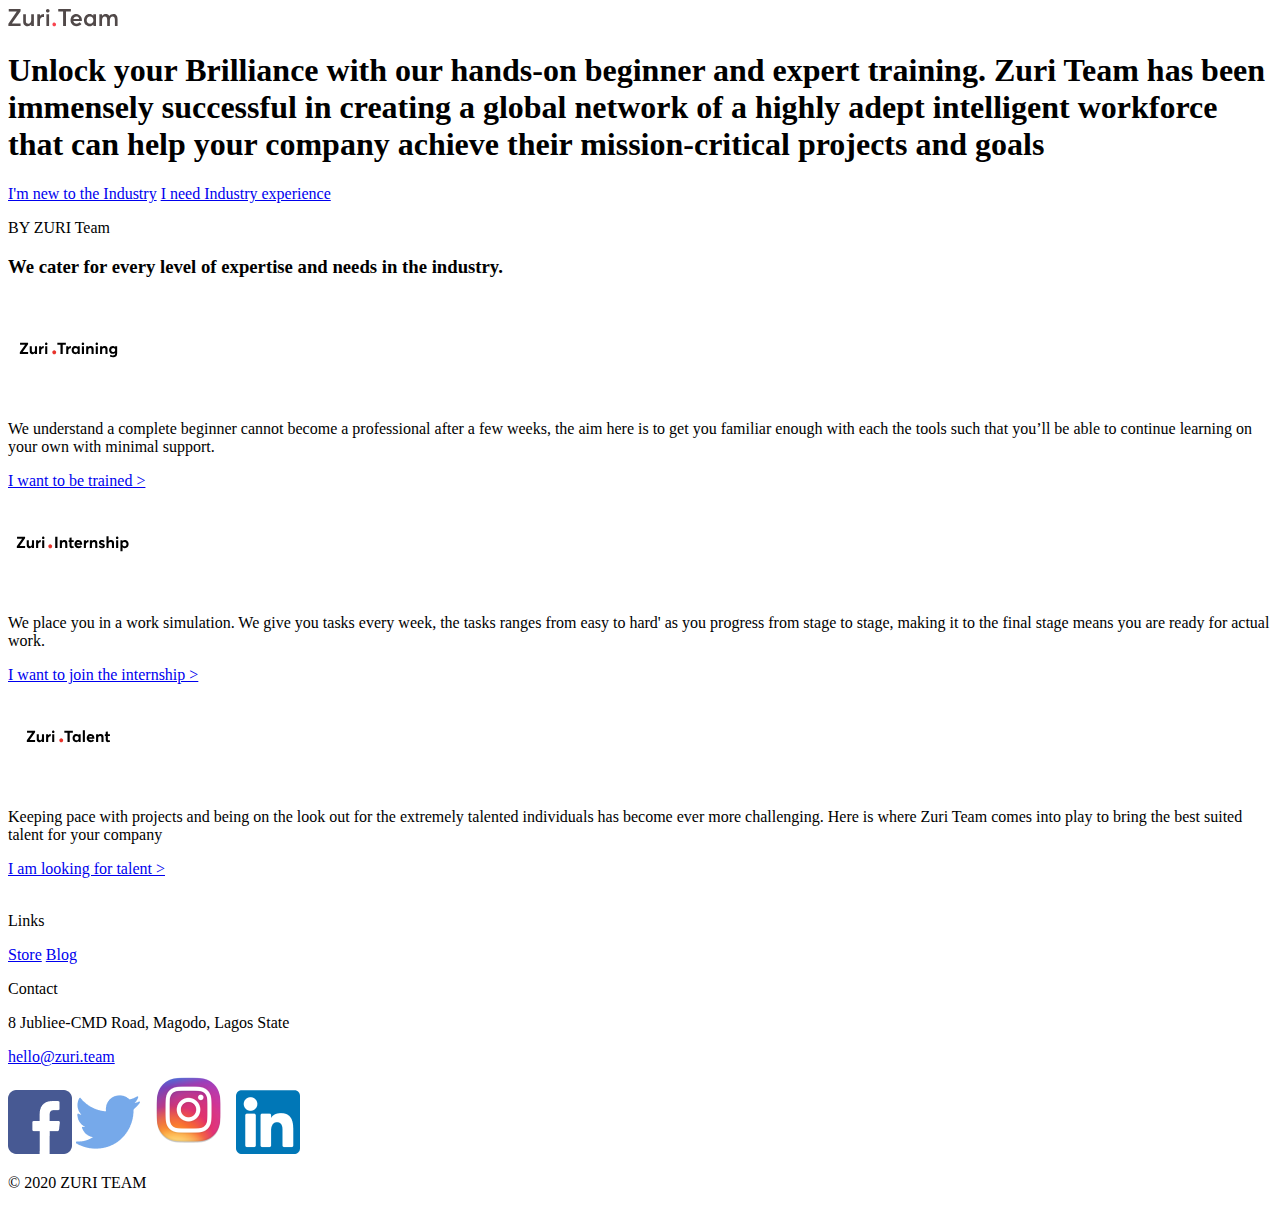
==== index.html @ d51ff927 "Added index.html" ====
<!DOCTYPE html>
<html lang="en">
<head>
    <meta charset="UTF-8">
    <meta http-equiv="X-UA-Compatible" content="IE=edge">
    <meta name="viewport" content="width=device-width, initial-scale=1.0">
    <link rel="stylesheet" href="style/style.css">
    <title>Zuri Team</title>
</head>
<body>
    <!-- Container -->
    <div class="container">


        <!-- Header -->
        <header>
            <a href="#" class="logo"><img src="zuri-team/Images/zuri-team-logo.svg" alt="Zuri team Logo"></a>
        </header>


        <!-- Hero Section 1 -->
        <section class="hero-section">
            <h1>Unlock your Brilliance with our hands-on <span class="red-text">beginner</span> and <span class="red-text">
                expert training</span>. Zuri Team has been immensely successful in creating a global network of a
                highly adept intelligent workforce that can help your company achieve 
                their mission-critical <span class="red-text">projects and goals</span>
            </h1>
            <div class="cta">
                <a href="#" class="pry-cta">I'm new to the Industry</a>
                <a href="#" class="sec-cta">I need Industry experience</a>
            </div>
        </section>


        <!-- Hero Section 2 -->
        <section class="hero-section-2">
            <p class="heading2-sub-text">BY ZURI Team</p>
            <h3 class="heading2-text">We cater for every level of expertise and needs in the industry.</h3>

            <div class="heading2-sub">

                <!-- Zuri Training -->
                <div class="sub">
                    <img src="zuri-team/Images/zuri-training-img.svg" alt="Zuri training Image">
                    <p>We understand a complete beginner cannot become a professional after a few weeks, the aim here
                         is to get you familiar enough with each the tools such that you’ll be able to continue learning
                          on your own with minimal support.</p>
                    <a href="#">I want to be trained ></a>
                </div>
                
                <!-- Zuri Internship -->
                <div class="sub">
                    <img src="zuri-team/Images/zuri-internship-img.svg" alt="Zuri Internship Image">
                    <p>We place you in a work simulation. We give you tasks every week, the tasks ranges from easy to hard'
                         as you progress from stage to stage, making it to the final stage means you are ready for actual 
                         work.</p>
                    <a href="#">I want to join the internship ></a>
                </div>

                <!-- Zuri Talent -->
                <div class="sub">
                    <img src="zuri-team/Images/zuri-talent-img.svg" alt="Zuri Talent Image">
                    <p>Keeping pace with projects and being on the look out for the extremely talented individuals has become
                         ever more challenging. Here is where Zuri Team comes into play to bring the best suited talent for
                          your company</p>
                    <a href="#">I am looking for talent ></a>
                </div>
            </div>
        </section>


        <!-- Footer -->
        <footer>
            <div class="footer-links">
                <!-- Logo -->
                <img src="./zuri-clone/zuri-team/Images/zuri-team-logo.svg" alt="">

                <!-- Links -->
                <div class="store-blog">
                    <p class="footer-heading">Links</p>
                    <a href="#">Store</a>
                    <a href="#">Blog</a>
                </div>
                
                <!-- Contact -->
                <div class="contact">
                    <p class="footer-heading">Contact</p>
                    <p>8 Jubliee-CMD Road, Magodo, Lagos State</p> 
                    <a class="mail" href="mailto:hello@zuri.team">hello@zuri.team</a>
                </div>

                <!-- Socials -->
                <div class="socials">
                    <a href="#"><img src="zuri-team/Images/fb.png"></a>
                    <a href="#"><img src="zuri-team/Images/twitter.png" alt="Twitter logo"></a>
                    <a href="#"><img src="zuri-team/Images/instagram.png" alt="Instagram logo"></a>
                    <a href="#"><img src="zuri-team/Images/linkedIn.png" alt="LinkedIn logo"></a>
                </div>
            </div>

            <!-- Copyright -->
            <p> © 2020 ZURI TEAM </p>
        </footer>
    </div>
</body>
</html>
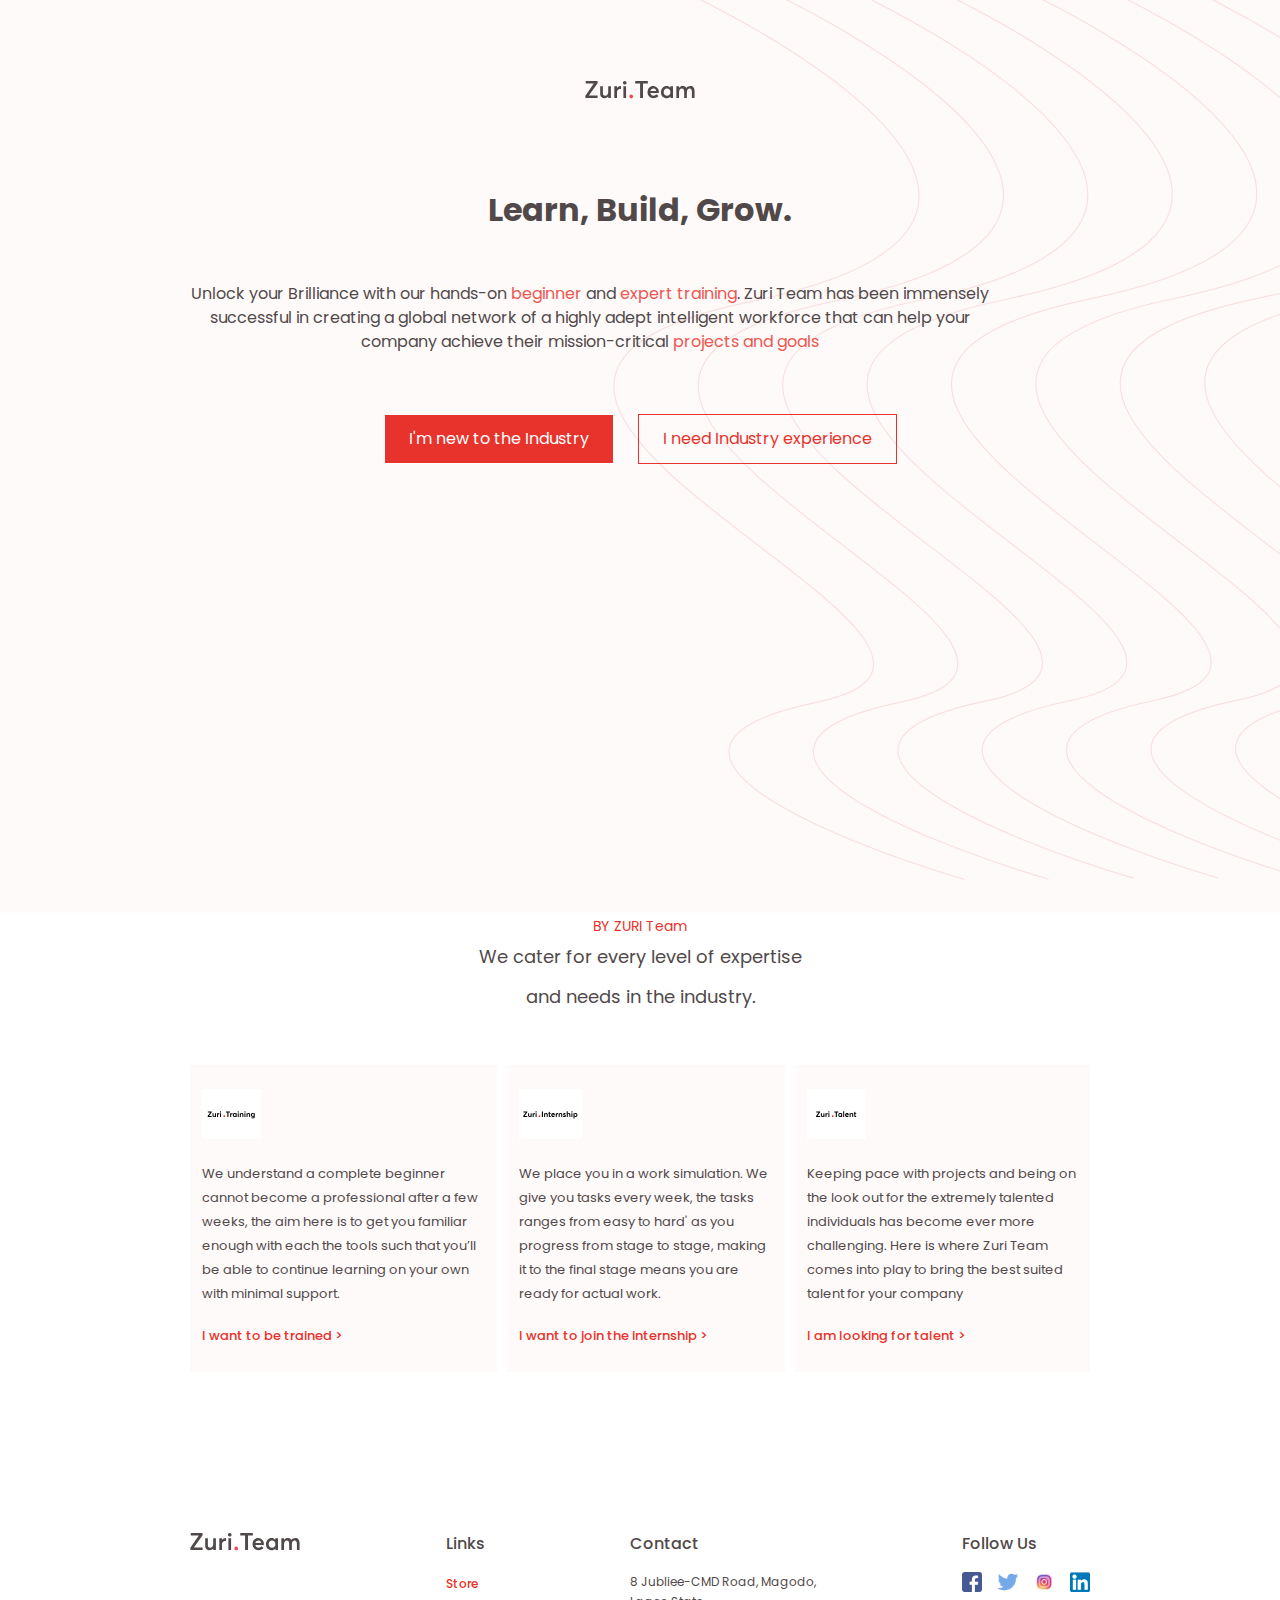
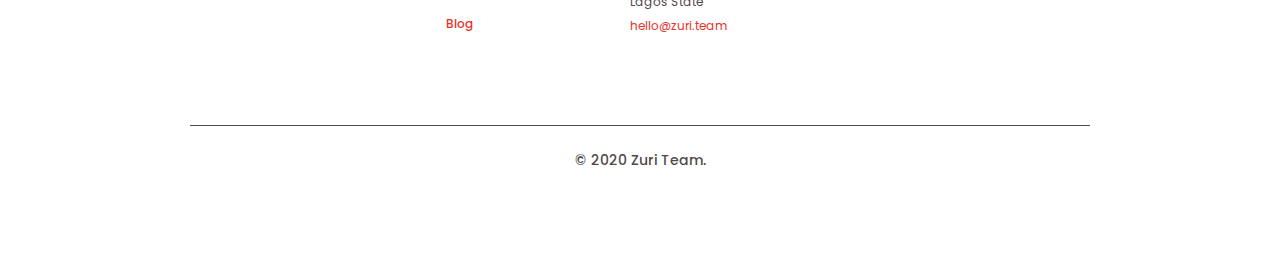
==== commit 50580f40: "Zuri Team styling  complted" ====
--- a/index.html
+++ b/index.html
@@ -1,106 +1,113 @@
 <!DOCTYPE html>
 <html lang="en">
-<head>
-    <meta charset="UTF-8">
-    <meta http-equiv="X-UA-Compatible" content="IE=edge">
-    <meta name="viewport" content="width=device-width, initial-scale=1.0">
-    <link rel="stylesheet" href="style/style.css">
-    <title>Zuri Team</title>
-</head>
-<body>
-    <!-- Container -->
-    <div class="container">
+    <head>
+        <meta charset="UTF-8" />
+        <meta http-equiv="X-UA-Compatible" content="IE=edge" />
+        <meta name="viewport" content="width=device-width, initial-scale=1.0" />
+        <link rel="stylesheet" href="zuri-team/style/style.css" />
+        <link rel="preconnect" href="https://fonts.googleapis.com" />
+        <link rel="preconnect" href="https://fonts.gstatic.com" crossorigin />
+        <link href="https://fonts.googleapis.com/css2?family=Poppins:wght@400;500;700;800&display=swap" rel="stylesheet" />
+        <title>Zuri Team</title>
+    </head>
+    <body>
+        <!-- Container -->
 
+        <section class="hero-bg">
+            <!-- Header -->
+            <header class="container">
+                <a href="index.html" class="logo"><img src="zuri-team/Images/zuri-team-logo.svg" alt="Zuri team Logo" /></a>
+            </header>
 
-        <!-- Header -->
-        <header>
-            <a href="#" class="logo"><img src="zuri-team/Images/zuri-team-logo.svg" alt="Zuri team Logo"></a>
-        </header>
-
-
-        <!-- Hero Section 1 -->
-        <section class="hero-section">
-            <h1>Unlock your Brilliance with our hands-on <span class="red-text">beginner</span> and <span class="red-text">
-                expert training</span>. Zuri Team has been immensely successful in creating a global network of a
-                highly adept intelligent workforce that can help your company achieve 
-                their mission-critical <span class="red-text">projects and goals</span>
-            </h1>
-            <div class="cta">
-                <a href="#" class="pry-cta">I'm new to the Industry</a>
-                <a href="#" class="sec-cta">I need Industry experience</a>
-            </div>
+            <!-- Hero Section 1 -->
+            <section class="hero-section container">
+                <h1>Learn, Build, Grow.</h1>
+                <p>
+                    Unlock your Brilliance with our hands-on <span class="red-text">beginner</span> and <span class="red-text"> expert training</span>. Zuri Team has been immensely successful in creating a global network of a highly adept
+                    intelligent workforce that can help your company achieve their mission-critical <span class="red-text">projects and goals</span>
+                </p>
+                <div class="cta">
+                    <a href="./zuri-training/index.html" class="pry-cta">I'm new to the Industry</a>
+                    <a href="./zuri-talent/index.html" class="sec-cta">I need Industry experience</a>
+                </div>
+            </section>
         </section>
 
-
         <!-- Hero Section 2 -->
-        <section class="hero-section-2">
+        <section class="hero-section-2 container">
             <p class="heading2-sub-text">BY ZURI Team</p>
             <h3 class="heading2-text">We cater for every level of expertise and needs in the industry.</h3>
 
             <div class="heading2-sub">
-
                 <!-- Zuri Training -->
                 <div class="sub">
-                    <img src="zuri-team/Images/zuri-training-img.svg" alt="Zuri training Image">
-                    <p>We understand a complete beginner cannot become a professional after a few weeks, the aim here
-                         is to get you familiar enough with each the tools such that you’ll be able to continue learning
-                          on your own with minimal support.</p>
-                    <a href="#">I want to be trained ></a>
+                    <img src="zuri-team/Images/zuri-training-img.svg" alt="Zuri training Image" />
+                    <p>
+                        We understand a complete beginner cannot become a professional after a few weeks, the aim here is to get you familiar enough with each the tools such that you’ll be able to continue learning on your own with minimal
+                        support.
+                    </p>
+                    <a href="./zuri-training/index.html">I want to be trained ></a>
                 </div>
-                
+
                 <!-- Zuri Internship -->
                 <div class="sub">
-                    <img src="zuri-team/Images/zuri-internship-img.svg" alt="Zuri Internship Image">
-                    <p>We place you in a work simulation. We give you tasks every week, the tasks ranges from easy to hard'
-                         as you progress from stage to stage, making it to the final stage means you are ready for actual 
-                         work.</p>
+                    <img src="zuri-team/Images/zuri-internship-img.svg" alt="Zuri Internship Image" />
+                    <p>We place you in a work simulation. We give you tasks every week, the tasks ranges from easy to hard' as you progress from stage to stage, making it to the final stage means you are ready for actual work.</p>
                     <a href="#">I want to join the internship ></a>
                 </div>
 
                 <!-- Zuri Talent -->
                 <div class="sub">
-                    <img src="zuri-team/Images/zuri-talent-img.svg" alt="Zuri Talent Image">
-                    <p>Keeping pace with projects and being on the look out for the extremely talented individuals has become
-                         ever more challenging. Here is where Zuri Team comes into play to bring the best suited talent for
-                          your company</p>
-                    <a href="#">I am looking for talent ></a>
+                    <img src="zuri-team/Images/zuri-talent-img.svg" alt="Zuri Talent Image" />
+                    <p>
+                        Keeping pace with projects and being on the look out for the extremely talented individuals has become ever more challenging. Here is where Zuri Team comes into play to bring the best suited talent for your company
+                    </p>
+                    <a href="./zuri-talent/index.html">I am looking for talent ></a>
                 </div>
             </div>
         </section>
 
-
         <!-- Footer -->
-        <footer>
+        <footer class="container">
             <div class="footer-links">
                 <!-- Logo -->
-                <img src="./zuri-clone/zuri-team/Images/zuri-team-logo.svg" alt="">
+                <a href="#" class="logo"><img src="zuri-team/Images/zuri-team-logo.svg" alt="Zuri team Logo" /></a>
 
                 <!-- Links -->
                 <div class="store-blog">
                     <p class="footer-heading">Links</p>
-                    <a href="#">Store</a>
-                    <a href="#">Blog</a>
+                    <div class="links">
+                        <a href="#">Store</a>
+                        <a href="#">Blog</a>
+                    </div>
                 </div>
-                
+
                 <!-- Contact -->
                 <div class="contact">
                     <p class="footer-heading">Contact</p>
-                    <p>8 Jubliee-CMD Road, Magodo, Lagos State</p> 
+                    <p class="address">
+                        8 Jubliee-CMD Road, Magodo,<br />
+                        Lagos State
+                    </p>
                     <a class="mail" href="mailto:hello@zuri.team">hello@zuri.team</a>
                 </div>
 
                 <!-- Socials -->
                 <div class="socials">
-                    <a href="#"><img src="zuri-team/Images/fb.png"></a>
-                    <a href="#"><img src="zuri-team/Images/twitter.png" alt="Twitter logo"></a>
-                    <a href="#"><img src="zuri-team/Images/instagram.png" alt="Instagram logo"></a>
-                    <a href="#"><img src="zuri-team/Images/linkedIn.png" alt="LinkedIn logo"></a>
+                    <p class="socials-heading">Follow Us</p>
+                    <div class="socials-container">
+                        <a href="#"><img src="zuri-team/Images/fb.png" /></a>
+                        <a href="#"><img src="zuri-team/Images/twitter.png" alt="Twitter logo" /></a>
+                        <a href="#"><img src="zuri-team/Images/instagram.png" alt="Instagram logo" /></a>
+                        <a href="#"><img src="zuri-team/Images/linkedIn.png" alt="LinkedIn logo" /></a>
+                    </div>
                 </div>
             </div>
 
             <!-- Copyright -->
-            <p> © 2020 ZURI TEAM </p>
+            <div class="copyright">
+                <p>© 2020 Zuri Team.</p>
+            </div>
         </footer>
-    </div>
-</body>
-</html>+    </body>
+</html>
--- a/zuri-team/style/style.css
+++ b/zuri-team/style/style.css
@@ -0,0 +1,265 @@
+:root {
+  --red: #eb5850;
+  --red-2: #e7332b;
+  --black: #514949;
+  --white: #ffffff;
+  --card-bg: #FFFAFA;
+  --font: "Poppins", sans-serif;
+}
+
+body {
+  color: var(--black);
+  font-family: var(--font);
+}
+
+* {
+  box-sizing: border-box;
+  padding: 0;
+  margin: 0;
+}
+
+.container {
+  width: 90%;
+  max-width: 900px;
+  margin: 0 auto;
+  text-align: center;
+}
+
+.hero-bg {
+  padding: 130px 0 80px;
+  background-image: url("../Images/hero-bg.svg");
+  background-position: center;
+  background-repeat: no-repeat;
+  background-size: cover;
+}
+
+.hero-section {
+  margin-top: 80px;
+}
+.hero-section h1 {
+  font-weight: 800px;
+  font-size: 28px;
+  line-height: 34px;
+}
+.hero-section p {
+  margin-top: 48px;
+  font-weight: 500;
+  font-size: 16px;
+  line-height: 24px;
+}
+.hero-section p .red-text {
+  color: var(--red);
+  font-weight: 400;
+  font-size: 16px;
+  line-height: 24px;
+}
+.hero-section .cta {
+  display: flex;
+  flex-direction: column;
+  align-items: center;
+  gap: 24px;
+  margin: 60px 0 112px;
+}
+.hero-section .cta a {
+  text-decoration: none;
+  font-size: 16px;
+  line-height: 24px;
+  padding: 12px 24px;
+}
+.hero-section .cta .pry-cta {
+  background: var(--red-2);
+  color: white;
+  border: 1px solid var(--white);
+}
+.hero-section .cta .pry-cta:hover {
+  color: var(--red-2);
+  border: 1px solid var(--red-2);
+  background: var(--white);
+}
+.hero-section .cta .sec-cta {
+  color: var(--red-2);
+  border: 1px solid var(--red-2);
+}
+.hero-section .cta .sec-cta:hover {
+  color: var(--white);
+  background: var(--red-2);
+}
+
+.hero-section-2 {
+  margin-bottom: 120px;
+}
+.hero-section-2 .heading2-sub-text {
+  color: var(--red-2);
+  margin-bottom: 900px;
+}
+.hero-section-2 .heading2-text {
+  font-weight: 400;
+  font-size: 24px;
+  line-height: 40px;
+  margin-bottom: 60px;
+}
+.hero-section-2 .heading2-sub-text, .hero-section-2 .heading2-text {
+  max-width: 440px;
+  margin: 0 auto;
+}
+.hero-section-2 .heading2-sub {
+  display: flex;
+  flex-direction: column;
+  gap: 50px;
+  text-align: left;
+  margin-top: 52px;
+}
+.hero-section-2 .heading2-sub .sub {
+  background: var(--card-bg);
+  padding: 72px 32px 102px;
+}
+.hero-section-2 .heading2-sub .sub p {
+  font-weight: 400;
+  font-size: 16px;
+  line-height: 24px;
+  padding: 32px 0 24px;
+}
+.hero-section-2 .heading2-sub .sub a {
+  text-decoration: none;
+  font-weight: 500;
+  font-size: 16px;
+  line-height: 24px;
+  color: var(--red-2);
+}
+
+footer .footer-links .footer-heading, footer .footer-links .socials-heading {
+  font-weight: 500;
+  font-size: 24px;
+  line-height: 24px;
+  margin: 40px 0 16px;
+}
+footer .footer-links a {
+  color: var(--red-2);
+  text-decoration: none;
+  font-weight: 500;
+  font-size: 14px;
+  line-height: 24px;
+}
+footer .footer-links .links {
+  display: flex;
+  flex-direction: column;
+  gap: 16px;
+}
+footer .footer-links .address {
+  font-weight: 400;
+  font-size: 14px;
+  line-height: 20px;
+}
+footer .footer-links .mail {
+  font-weight: 400;
+  font-size: 16px;
+  line-height: 20px;
+}
+footer .footer-links .socials-container {
+  gap: 16px;
+  display: flex;
+  align-items: center;
+  justify-content: center;
+}
+footer .footer-links .socials-container img {
+  width: 20px;
+}
+footer .copyright {
+  margin: 88px 0 102px;
+  border-top: 1px solid var(--black);
+}
+footer .copyright p {
+  margin-top: 24px;
+  font-weight: 500;
+  font-size: 16px;
+  line-height: 20px;
+}
+
+@media screen and (min-width: 770px) {
+  .hero-bg {
+    padding-top: 80px;
+  }
+  .hero-section .cta {
+    flex-direction: row;
+    justify-content: center;
+  }
+  footer .footer-links {
+    display: flex;
+    justify-content: space-between;
+    text-align: left;
+  }
+  footer .logo {
+    margin-top: 40px;
+  }
+}
+@media screen and (min-width: 1000px) {
+  header {
+    margin: 80px 0;
+  }
+  .hero-section {
+    padding-bottom: 260px;
+  }
+  .hero-section h1 {
+    font-size: 32px;
+    line-height: 48px;
+  }
+  .hero-section p {
+    font-weight: 400;
+    font-size: 16px;
+    line-height: 24px;
+    max-width: 800px;
+  }
+  .hero-section p .red-text {
+    color: var(--red);
+    font-weight: 400;
+    font-size: 16px;
+    line-height: 24px;
+  }
+  .hero-section-2 .heading2-sub-text {
+    font-size: 14px;
+  }
+  .hero-section-2 .heading2-text {
+    font-size: 18px;
+  }
+  .hero-section-2 .heading2-sub-text, .hero-section-2 .heading2-text {
+    max-width: 350px;
+    margin: 0 auto;
+  }
+  .hero-section-2 .heading2-sub {
+    margin-top: 48px;
+    flex-direction: row;
+    gap: 10px;
+  }
+  .hero-section-2 .heading2-sub .sub {
+    padding: 24px 12px;
+  }
+  .hero-section-2 .heading2-sub .sub img {
+    height: 50px;
+  }
+  .hero-section-2 .heading2-sub .sub p {
+    font-size: 13px;
+    padding: 16px 0;
+  }
+  .hero-section-2 .heading2-sub .sub a {
+    font-size: 13px;
+  }
+  footer {
+    margin-top: 120px;
+  }
+  footer .footer-links .footer-heading, footer .footer-links .socials-heading {
+    font-weight: 500;
+    font-size: 16px;
+  }
+  footer .footer-links a {
+    font-size: 12px;
+  }
+  footer .footer-links .address {
+    font-size: 12px;
+  }
+  footer .footer-links .mail {
+    font-size: 12px;
+  }
+  footer .copyright p {
+    font-size: 14px;
+  }
+}/*# sourceMappingURL=style.css.map */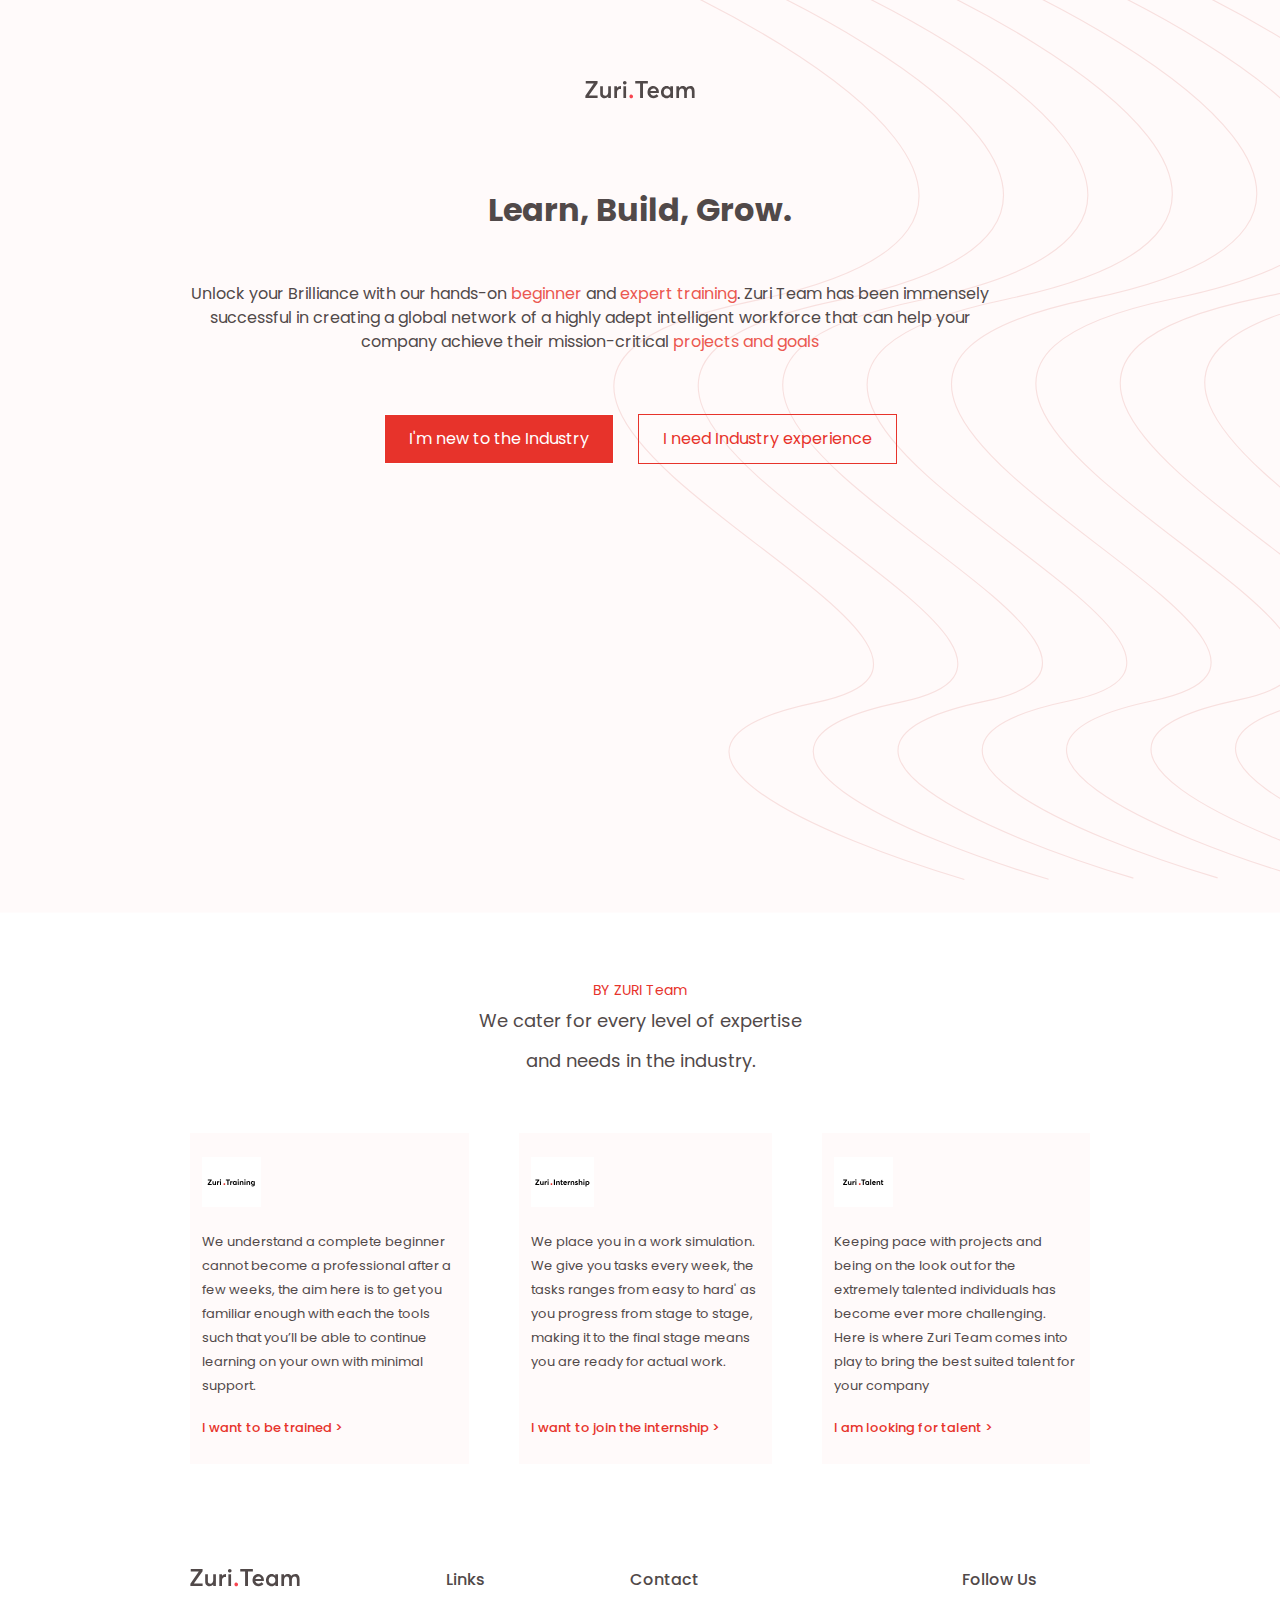
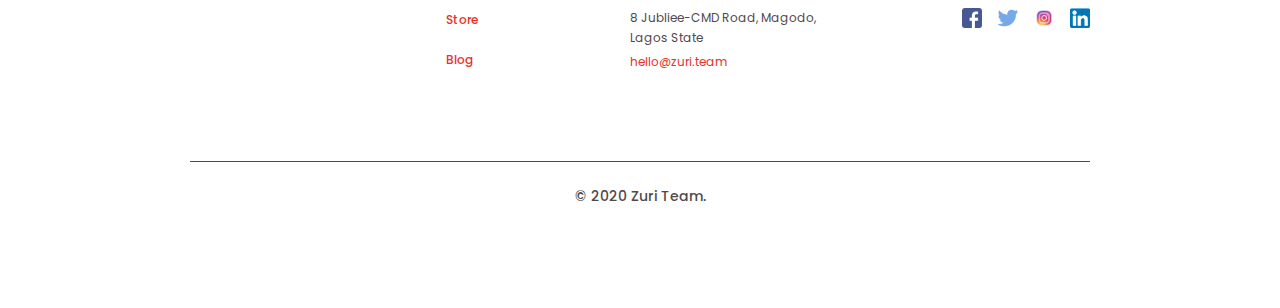
==== commit 3691203f: "Edits" ====
--- a/index.html
+++ b/index.html
@@ -37,32 +37,31 @@
         <section class="hero-section-2 container">
             <p class="heading2-sub-text">BY ZURI Team</p>
             <h3 class="heading2-text">We cater for every level of expertise and needs in the industry.</h3>
+            <div class="heading2-sub">
+                <!-- <img class="left-image" src="./zuri-team/Images/left_bg.png" alt="Left Image"> -->
+                
+                <div class="sub-container">
 
-            <div class="heading2-sub">
-                <!-- Zuri Training -->
-                <div class="sub">
-                    <img src="zuri-team/Images/zuri-training-img.svg" alt="Zuri training Image" />
-                    <p>
-                        We understand a complete beginner cannot become a professional after a few weeks, the aim here is to get you familiar enough with each the tools such that you’ll be able to continue learning on your own with minimal
-                        support.
-                    </p>
-                    <a href="./zuri-training/index.html">I want to be trained ></a>
-                </div>
+                    <!-- Zuri Training -->
+                    <div class="sub">
+                        <img src="zuri-team/Images/zuri-training-img.svg" alt="Zuri training Image" />
+                        <p> We understand a complete beginner cannot become a professional after a few weeks, the aim here is to get you familiar enough with each the tools such that you’ll be able to continue learning on your own with minimal support.</p>
+                        <a href="./zuri-training/index.html">I want to be trained ></a>
+                    </div>
 
-                <!-- Zuri Internship -->
-                <div class="sub">
-                    <img src="zuri-team/Images/zuri-internship-img.svg" alt="Zuri Internship Image" />
-                    <p>We place you in a work simulation. We give you tasks every week, the tasks ranges from easy to hard' as you progress from stage to stage, making it to the final stage means you are ready for actual work.</p>
-                    <a href="#">I want to join the internship ></a>
-                </div>
+                    <!-- Zuri Internship -->
+                    <div class="sub">
+                        <img src="zuri-team/Images/zuri-internship-img.svg" alt="Zuri Internship Image" />
+                        <p>We place you in a work simulation. We give you tasks every week, the tasks ranges from easy to hard' as you progress from stage to stage, making it to the final stage means you are ready for actual work.</p>
+                        <a href="#">I want to join the internship ></a>
+                    </div>
 
-                <!-- Zuri Talent -->
-                <div class="sub">
-                    <img src="zuri-team/Images/zuri-talent-img.svg" alt="Zuri Talent Image" />
-                    <p>
-                        Keeping pace with projects and being on the look out for the extremely talented individuals has become ever more challenging. Here is where Zuri Team comes into play to bring the best suited talent for your company
-                    </p>
-                    <a href="./zuri-talent/index.html">I am looking for talent ></a>
+                    <!-- Zuri Talent -->
+                    <div class="sub">
+                        <img src="zuri-team/Images/zuri-talent-img.svg" alt="Zuri Talent Image" />
+                        <p>Keeping pace with projects and being on the look out for the extremely talented individuals has become ever more challenging. Here is where Zuri Team comes into play to bring the best suited talent for your company</p>
+                        <a href="./zuri-talent/index.html">I am looking for talent ></a>
+                    </div>
                 </div>
             </div>
         </section>
--- a/zuri-team/style/style.css
+++ b/zuri-team/style/style.css
@@ -7,15 +7,15 @@
   --font: "Poppins", sans-serif;
 }
 
-body {
-  color: var(--black);
-  font-family: var(--font);
-}
-
 * {
   box-sizing: border-box;
   padding: 0;
   margin: 0;
+}
+
+body {
+  color: var(--black);
+  font-family: var(--font);
 }
 
 .container {
@@ -86,7 +86,8 @@
 }
 
 .hero-section-2 {
-  margin-bottom: 120px;
+  margin-bottom: 64px;
+  margin-top: 64px;
 }
 .hero-section-2 .heading2-sub-text {
   color: var(--red-2);
@@ -102,7 +103,10 @@
   max-width: 440px;
   margin: 0 auto;
 }
-.hero-section-2 .heading2-sub {
+.hero-section-2 .heading2-sub .left-image {
+  display: none;
+}
+.hero-section-2 .heading2-sub .sub-container {
   display: flex;
   flex-direction: column;
   gap: 50px;
@@ -227,20 +231,23 @@
   }
   .hero-section-2 .heading2-sub {
     margin-top: 48px;
+    gap: 10px;
+  }
+  .hero-section-2 .heading2-sub .sub-container {
     flex-direction: row;
-    gap: 10px;
-  }
-  .hero-section-2 .heading2-sub .sub {
+  }
+  .hero-section-2 .heading2-sub .sub-container .sub {
     padding: 24px 12px;
   }
-  .hero-section-2 .heading2-sub .sub img {
+  .hero-section-2 .heading2-sub .sub-container .sub img {
     height: 50px;
   }
-  .hero-section-2 .heading2-sub .sub p {
+  .hero-section-2 .heading2-sub .sub-container .sub p {
     font-size: 13px;
     padding: 16px 0;
-  }
-  .hero-section-2 .heading2-sub .sub a {
+    height: 200px;
+  }
+  .hero-section-2 .heading2-sub .sub-container .sub a {
     font-size: 13px;
   }
   footer {
